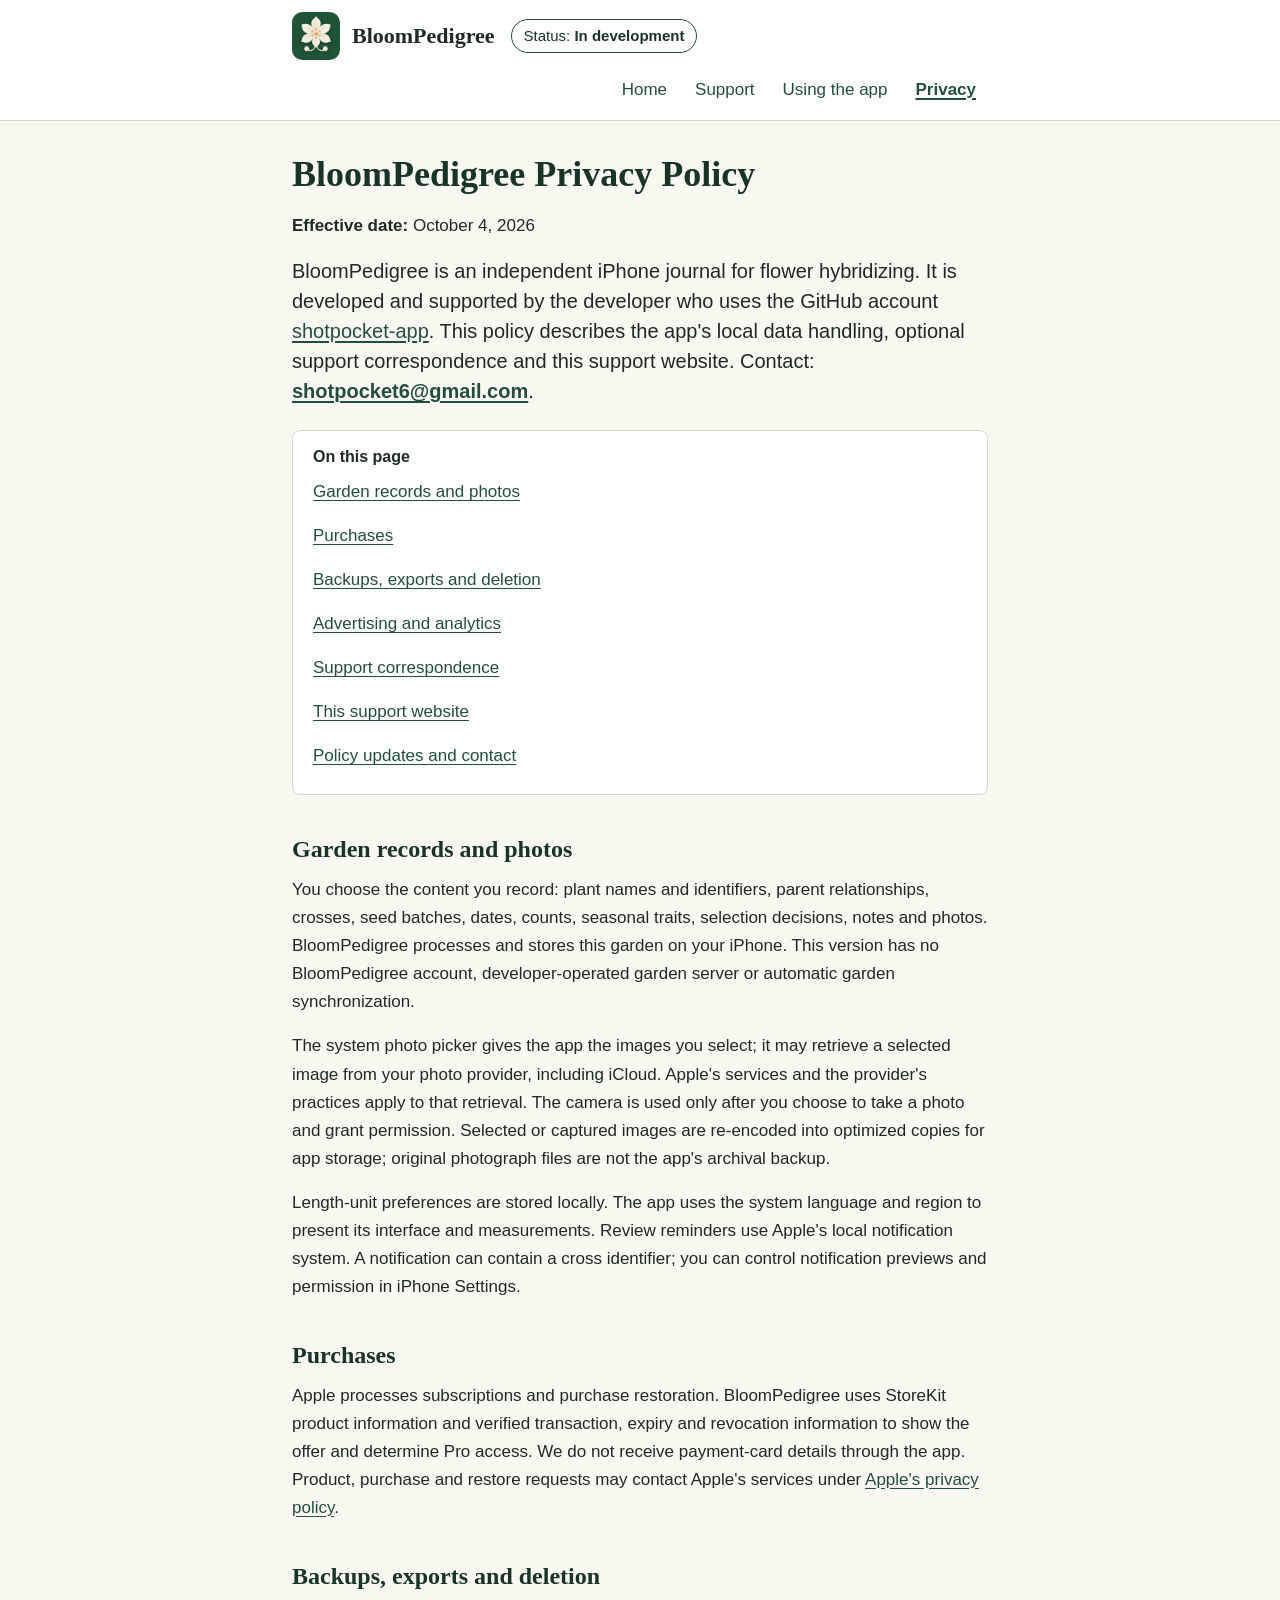
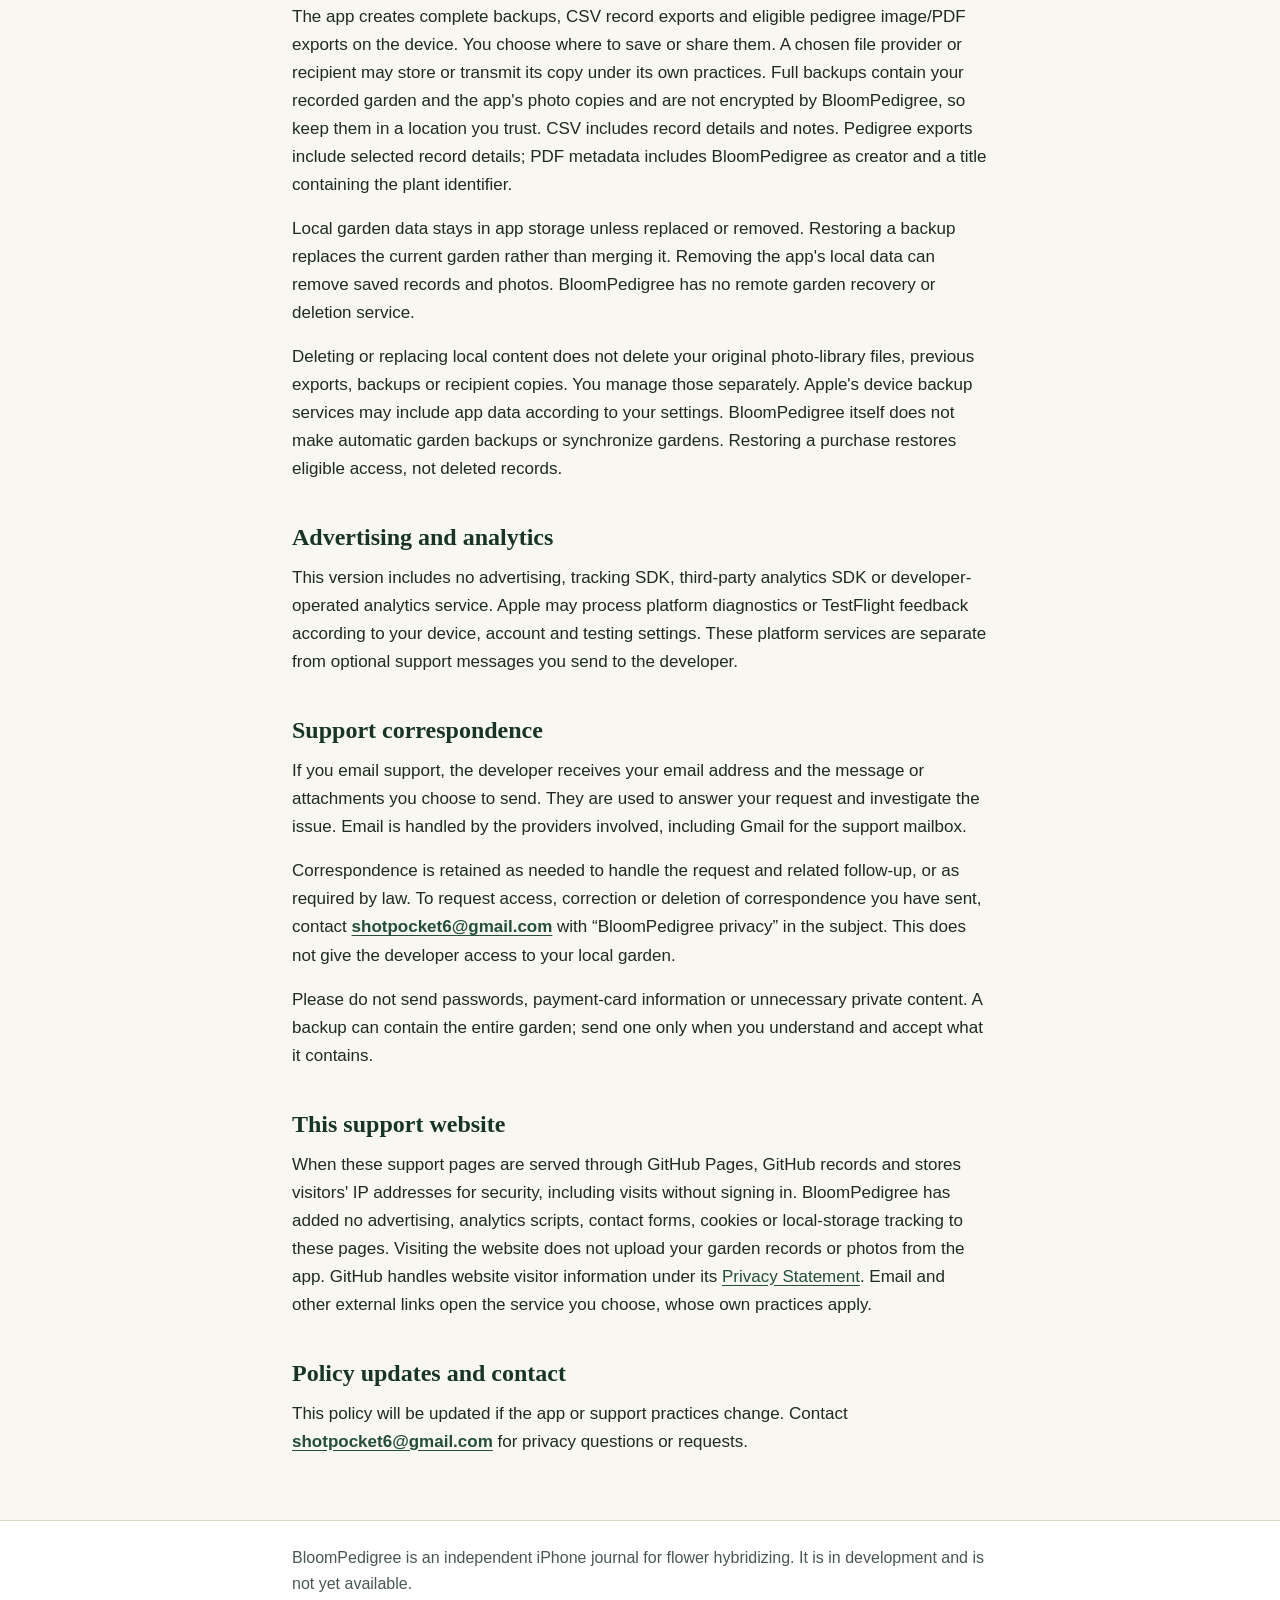
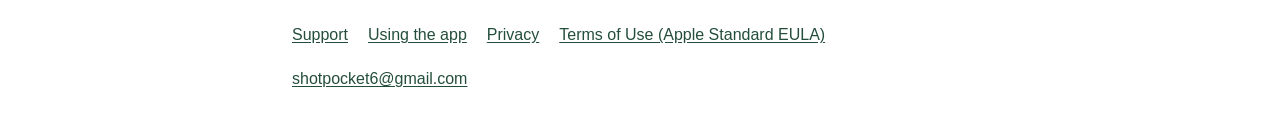
==== privacy.html @ 90d2748f "Publish BloomPedigree support and privacy pages" ====
<!DOCTYPE html>
<html lang="en">
<head>
  <meta charset="utf-8">
  <meta name="viewport" content="width=device-width, initial-scale=1">
  <title>BloomPedigree Privacy Policy</title>
  <meta name="description" content="Privacy policy for BloomPedigree: local garden data, photos, purchases, backups and exports, optional support correspondence and this support website.">
  <link rel="stylesheet" href="styles.css">
  <link rel="icon" href="app-icon.png" type="image/png">
</head>
<body>
  <a class="skip-link" href="#main">Skip to content</a>
  <header class="site-header">
    <div class="wrap header-inner">
      <a class="brand" href="index.html">
        <img src="app-icon.png" alt="" width="48" height="48">
        <span class="brand-name">BloomPedigree</span>
      </a>
      <p class="status"><span class="status-label">Status:</span> In development</p>
      <nav aria-label="Site">
        <ul class="nav">
          <li><a href="index.html">Home</a></li>
          <li><a href="support.html">Support</a></li>
          <li><a href="usage.html">Using the app</a></li>
          <li><a href="privacy.html" aria-current="page">Privacy</a></li>
        </ul>
      </nav>
    </div>
  </header>
  <main id="main" class="wrap">
    <h1>BloomPedigree Privacy Policy</h1>
    <p><strong>Effective date:</strong> October 4, 2026</p>
    <p class="lead">BloomPedigree is an independent iPhone journal for flower hybridizing. It is developed and supported by the developer who uses the GitHub account <a href="https://github.com/shotpocket-app" rel="noopener">shotpocket-app</a>. This policy describes the app's local data handling, optional support correspondence and this support website. Contact: <a href="mailto:shotpocket6@gmail.com?subject=BloomPedigree%20privacy"><strong>shotpocket6@gmail.com</strong></a>.</p>
    <nav class="toc" aria-label="On this page">
      <h2 class="toc-title">On this page</h2>
      <ul>
        <li><a href="#garden-records-and-photos">Garden records and photos</a></li>
        <li><a href="#purchases">Purchases</a></li>
        <li><a href="#backups-exports-and-deletion">Backups, exports and deletion</a></li>
        <li><a href="#advertising-and-analytics">Advertising and analytics</a></li>
        <li><a href="#support-correspondence">Support correspondence</a></li>
        <li><a href="#this-support-website">This support website</a></li>
        <li><a href="#policy-updates-and-contact">Policy updates and contact</a></li>
      </ul>
    </nav>
    <section aria-labelledby="garden-records-and-photos">
      <h2 id="garden-records-and-photos">Garden records and photos</h2>
      <p>You choose the content you record: plant names and identifiers, parent relationships, crosses, seed batches, dates, counts, seasonal traits, selection decisions, notes and photos. BloomPedigree processes and stores this garden on your iPhone. This version has no BloomPedigree account, developer-operated garden server or automatic garden synchronization.</p>
      <p>The system photo picker gives the app the images you select; it may retrieve a selected image from your photo provider, including iCloud. Apple's services and the provider's practices apply to that retrieval. The camera is used only after you choose to take a photo and grant permission. Selected or captured images are re-encoded into optimized copies for app storage; original photograph files are not the app's archival backup.</p>
      <p>Length-unit preferences are stored locally. The app uses the system language and region to present its interface and measurements. Review reminders use Apple's local notification system. A notification can contain a cross identifier; you can control notification previews and permission in iPhone Settings.</p>
    </section>
    <section aria-labelledby="purchases">
      <h2 id="purchases">Purchases</h2>
      <p>Apple processes subscriptions and purchase restoration. BloomPedigree uses StoreKit product information and verified transaction, expiry and revocation information to show the offer and determine Pro access. We do not receive payment-card details through the app. Product, purchase and restore requests may contact Apple's services under <a href="https://www.apple.com/legal/privacy/" rel="noopener">Apple's privacy policy</a>.</p>
    </section>
    <section aria-labelledby="backups-exports-and-deletion">
      <h2 id="backups-exports-and-deletion">Backups, exports and deletion</h2>
      <p>The app creates complete backups, CSV record exports and eligible pedigree image/PDF exports on the device. You choose where to save or share them. A chosen file provider or recipient may store or transmit its copy under its own practices. Full backups contain your recorded garden and the app's photo copies and are not encrypted by BloomPedigree, so keep them in a location you trust. CSV includes record details and notes. Pedigree exports include selected record details; PDF metadata includes BloomPedigree as creator and a title containing the plant identifier.</p>
      <p>Local garden data stays in app storage unless replaced or removed. Restoring a backup replaces the current garden rather than merging it. Removing the app's local data can remove saved records and photos. BloomPedigree has no remote garden recovery or deletion service.</p>
      <p>Deleting or replacing local content does not delete your original photo-library files, previous exports, backups or recipient copies. You manage those separately. Apple's device backup services may include app data according to your settings. BloomPedigree itself does not make automatic garden backups or synchronize gardens. Restoring a purchase restores eligible access, not deleted records.</p>
    </section>
    <section aria-labelledby="advertising-and-analytics">
      <h2 id="advertising-and-analytics">Advertising and analytics</h2>
      <p>This version includes no advertising, tracking SDK, third-party analytics SDK or developer-operated analytics service. Apple may process platform diagnostics or TestFlight feedback according to your device, account and testing settings. These platform services are separate from optional support messages you send to the developer.</p>
    </section>
    <section aria-labelledby="support-correspondence">
      <h2 id="support-correspondence">Support correspondence</h2>
      <p>If you email support, the developer receives your email address and the message or attachments you choose to send. They are used to answer your request and investigate the issue. Email is handled by the providers involved, including Gmail for the support mailbox.</p>
      <p>Correspondence is retained as needed to handle the request and related follow-up, or as required by law. To request access, correction or deletion of correspondence you have sent, contact <a href="mailto:shotpocket6@gmail.com?subject=BloomPedigree%20privacy"><strong>shotpocket6@gmail.com</strong></a> with “BloomPedigree privacy” in the subject. This does not give the developer access to your local garden.</p>
      <p>Please do not send passwords, payment-card information or unnecessary private content. A backup can contain the entire garden; send one only when you understand and accept what it contains.</p>
    </section>
    <section aria-labelledby="this-support-website">
      <h2 id="this-support-website">This support website</h2>
      <p>When these support pages are served through GitHub Pages, GitHub records and stores visitors' IP addresses for security, including visits without signing in. BloomPedigree has added no advertising, analytics scripts, contact forms, cookies or local-storage tracking to these pages. Visiting the website does not upload your garden records or photos from the app. GitHub handles website visitor information under its <a href="https://docs.github.com/en/site-policy/privacy-policies/github-general-privacy-statement" rel="noopener">Privacy Statement</a>. Email and other external links open the service you choose, whose own practices apply.</p>
    </section>
    <section aria-labelledby="policy-updates-and-contact">
      <h2 id="policy-updates-and-contact">Policy updates and contact</h2>
      <p>This policy will be updated if the app or support practices change. Contact <a href="mailto:shotpocket6@gmail.com?subject=BloomPedigree%20privacy"><strong>shotpocket6@gmail.com</strong></a> for privacy questions or requests.</p>
    </section>
  </main>
  <footer class="site-footer">
    <div class="wrap">
      <p>BloomPedigree is an independent iPhone journal for flower hybridizing. It is in development and is not yet available.</p>
      <ul class="footer-links">
        <li><a href="support.html">Support</a></li>
        <li><a href="usage.html">Using the app</a></li>
        <li><a href="privacy.html">Privacy</a></li>
        <li><a href="https://www.apple.com/legal/internet-services/itunes/dev/stdeula/" rel="noopener">Terms of Use (Apple Standard EULA)</a></li>
        <li><a href="mailto:shotpocket6@gmail.com?subject=BloomPedigree%20support">shotpocket6@gmail.com</a></li>
      </ul>
    </div>
  </footer>
</body>
</html>
---- styles.css ----
/* BloomPedigree support site. No scripts, no remote fonts, no external images. */
:root {
  --paper: #f8f7f0;
  --surface: #ffffff;
  --ink: #1f2a24;
  --muted: #4a5750;
  --forest: #244e3b;
  --forest-dark: #173427;
  --line: #d9d6c7;
  --note: #f1eedd;
  --serif: "Iowan Old Style", "Palatino Linotype", Palatino, Georgia, "Times New Roman", serif;
  --sans: -apple-system, BlinkMacSystemFont, "Segoe UI", Roboto, "Helvetica Neue", Arial, "Hiragino Sans", "Noto Sans", sans-serif;
}

*, *::before, *::after { box-sizing: border-box; }

html { -webkit-text-size-adjust: 100%; text-size-adjust: 100%; }

body {
  margin: 0;
  background: var(--paper);
  color: var(--ink);
  font-family: var(--sans);
  font-size: 1.0625rem;
  line-height: 1.65;
}

.wrap {
  width: 100%;
  max-width: 46rem;
  margin: 0 auto;
  /* Side gutters only: top and bottom spacing belongs to the element that is also a .wrap. */
  padding-inline: 1.25rem;
}

/* Links and focus */
a { color: var(--forest); text-decoration: underline; text-underline-offset: 0.15em; }
a:hover { color: var(--forest-dark); }
a:focus-visible, .skip-link:focus {
  outline: 3px solid var(--forest);
  outline-offset: 3px;
  border-radius: 4px;
}

.skip-link {
  position: absolute;
  left: 0.75rem;
  top: -4rem;
  z-index: 10;
  padding: 0.75rem 1rem;
  background: var(--forest);
  color: #ffffff;
  border-radius: 6px;
}
.skip-link:focus { top: 0.75rem; }

/* Header */
.site-header {
  background: var(--surface);
  border-bottom: 1px solid var(--line);
}
.header-inner {
  display: flex;
  flex-wrap: wrap;
  align-items: center;
  gap: 0.5rem 1rem;
  padding-top: 0.75rem;
  padding-bottom: 0.5rem;
}
.brand {
  display: inline-flex;
  align-items: center;
  gap: 0.75rem;
  min-height: 44px;
  color: var(--ink);
  text-decoration: none;
}
.brand img { border-radius: 22%; display: block; }
.brand-name { font-family: var(--serif); font-size: 1.375rem; font-weight: 600; }

.status {
  margin: 0;
  padding: 0.25rem 0.75rem;
  border: 1px solid var(--forest);
  border-radius: 999px;
  color: var(--forest-dark);
  font-size: 0.9375rem;
  font-weight: 600;
}
.status-label { font-weight: 400; }

.nav, .footer-links, .cards, .toc ul {
  list-style: none;
  margin: 0;
  padding: 0;
}
.site-header nav { flex-basis: 100%; }
.nav { display: flex; flex-wrap: wrap; gap: 0 0.25rem; }
.nav a {
  display: inline-flex;
  align-items: center;
  min-height: 44px;
  padding: 0 0.75rem;
  border-radius: 6px;
  text-decoration: none;
  font-weight: 500;
}
.nav a:hover { background: var(--note); }
.nav a[aria-current="page"] { text-decoration: underline; text-decoration-thickness: 2px; font-weight: 700; }

/* Content */
main { padding-top: 2rem; padding-bottom: 3rem; }

h1, h2 { font-family: var(--serif); color: var(--forest-dark); line-height: 1.2; }
h1 { font-size: 2.25rem; margin: 0 0 1rem; }
h2 { font-size: 1.5rem; margin: 2.5rem 0 0.75rem; }
p, ul, ol { margin: 0 0 1rem; }
main ul, main ol { padding-left: 1.4rem; }
main li { margin-bottom: 0.5rem; }

.lead { font-size: 1.25rem; line-height: 1.5; color: var(--ink); }

strong { font-weight: 650; }
section { scroll-margin-top: 1rem; }
h2[id] { scroll-margin-top: 1rem; }

.hero { display: flex; flex-wrap: wrap; align-items: center; gap: 1.5rem; }
.hero > div { flex: 1 1 16rem; }
.hero-icon { border-radius: 22%; display: block; max-width: 40vw; height: auto; }

/* Notes. Each has a text label; colour is not the only signal. */
.callout {
  margin: 1.25rem 0;
  padding: 1rem 1.25rem;
  background: var(--note);
  border: 1px solid var(--line);
  border-left: 6px solid var(--forest);
  border-radius: 8px;
}
.callout p:last-child { margin-bottom: 0; }
.callout-label {
  margin-bottom: 0.25rem;
  font-weight: 700;
  color: var(--forest-dark);
  text-transform: uppercase;
  letter-spacing: 0.04em;
  font-size: 0.875rem;
}
.callout.draft { border-left-style: dashed; }

/* On this page */
.toc {
  margin: 1.5rem 0;
  padding: 1rem 1.25rem;
  background: var(--surface);
  border: 1px solid var(--line);
  border-radius: 8px;
}
.toc-title { font-family: var(--sans); font-size: 1rem; margin: 0 0 0.25rem; color: var(--ink); }
.toc a { display: inline-flex; align-items: center; min-height: 44px; }
.toc li { margin: 0; }

/* Home page links */
.cards { display: grid; gap: 0.75rem; }
.cards li { margin: 0; }
.cards a {
  display: block;
  padding: 1rem 1.25rem;
  background: var(--surface);
  border: 1px solid var(--line);
  border-radius: 8px;
  text-decoration: none;
  color: var(--ink);
}
.cards a:hover { border-color: var(--forest); }
.card-title { display: block; font-family: var(--serif); font-size: 1.25rem; color: var(--forest-dark); text-decoration: underline; }
.card-text { display: block; color: var(--muted); }

/* Footer */
.site-footer {
  border-top: 1px solid var(--line);
  background: var(--surface);
  padding: 1.5rem 0 2rem;
  color: var(--muted);
  font-size: 1rem;
}
.footer-links { display: flex; flex-wrap: wrap; gap: 0 1.25rem; }
.footer-links a { display: inline-flex; align-items: center; min-height: 44px; overflow-wrap: anywhere; }

/* Long words and addresses never force sideways scrolling on a narrow phone. */
p, li, h1, h2 { overflow-wrap: break-word; }

@media (max-width: 30rem) {
  body { font-size: 1rem; }
  h1 { font-size: 1.875rem; }
  h2 { font-size: 1.3125rem; }
  .lead { font-size: 1.125rem; }
  .wrap { padding-inline: 1rem; }
  .brand-name { font-size: 1.25rem; }
}

@media (min-width: 48rem) {
  .site-header nav { flex-basis: auto; margin-left: auto; }
  .cards { grid-template-columns: repeat(3, 1fr); }
}

@media (prefers-reduced-motion: no-preference) {
  html { scroll-behavior: smooth; }
}

@media print {
  .site-header nav, .skip-link, .toc { display: none; }
  body { background: #ffffff; }
  a { color: #000000; }
}
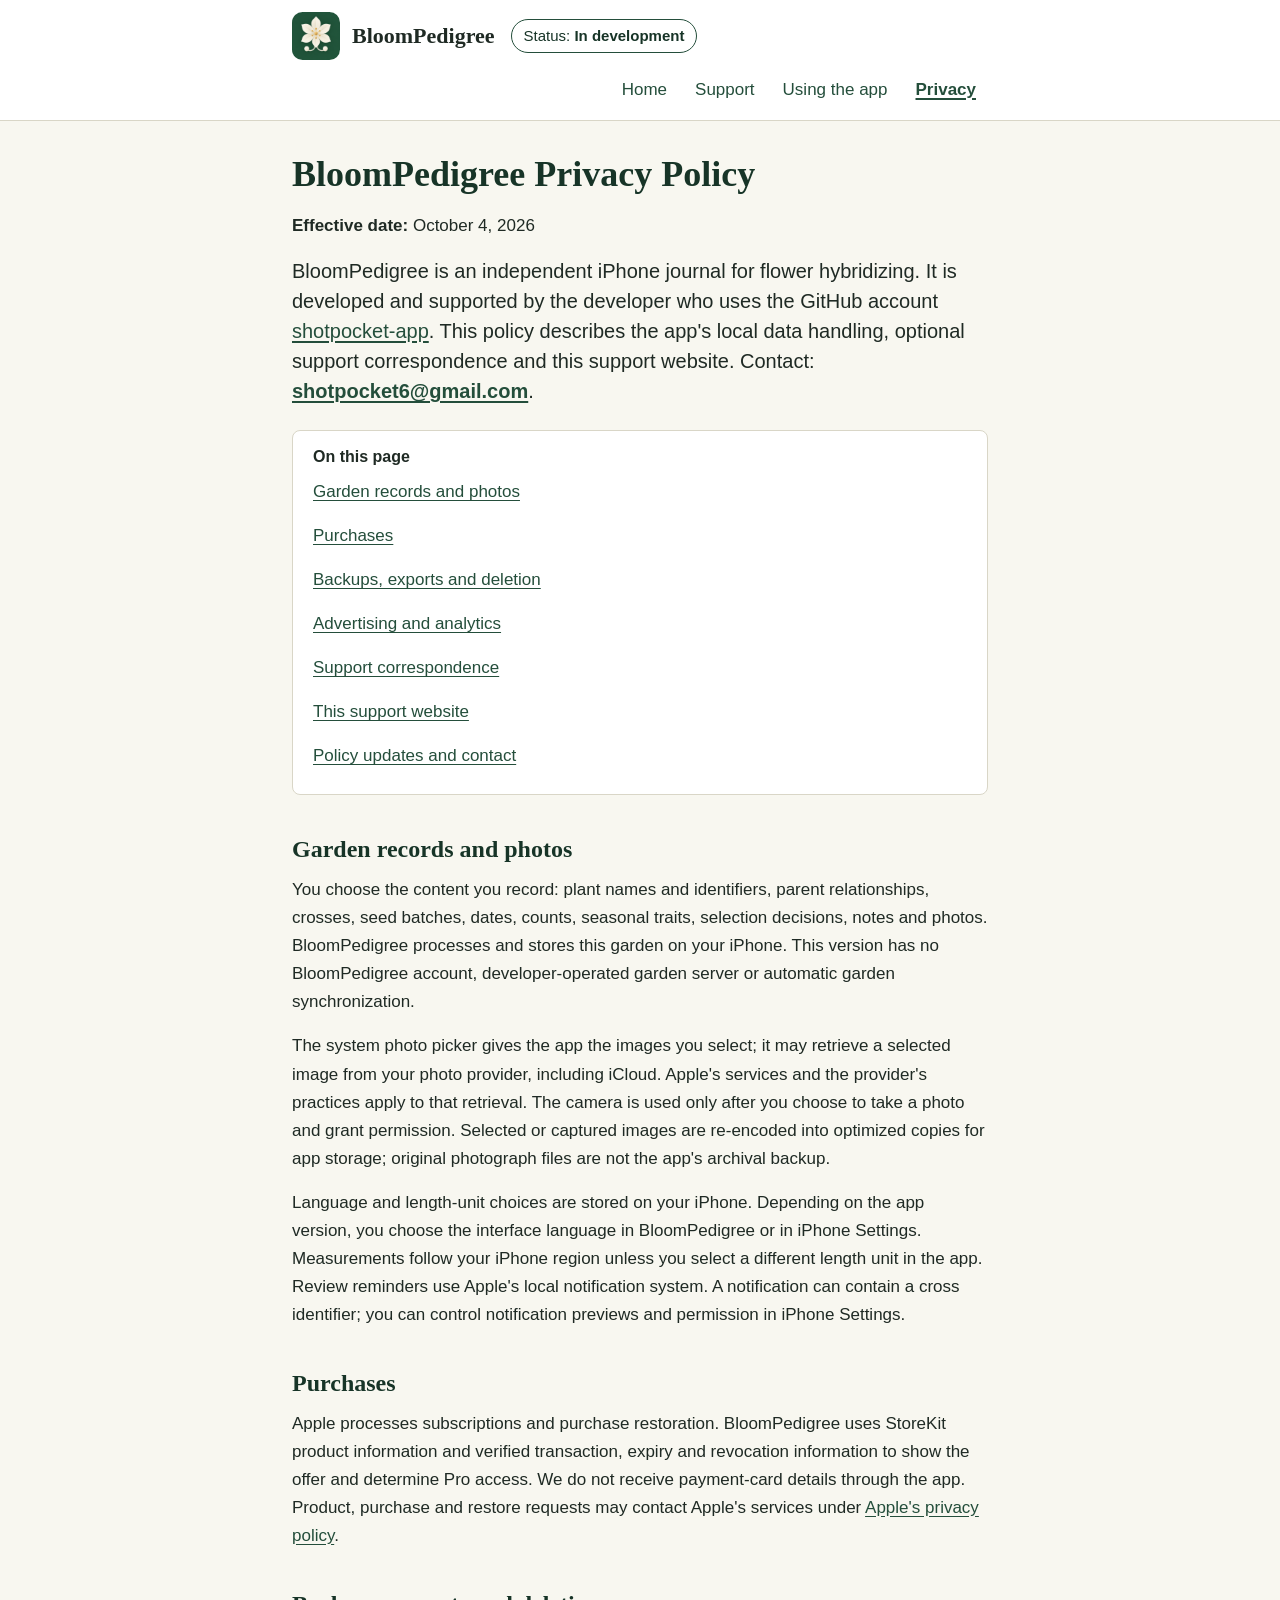
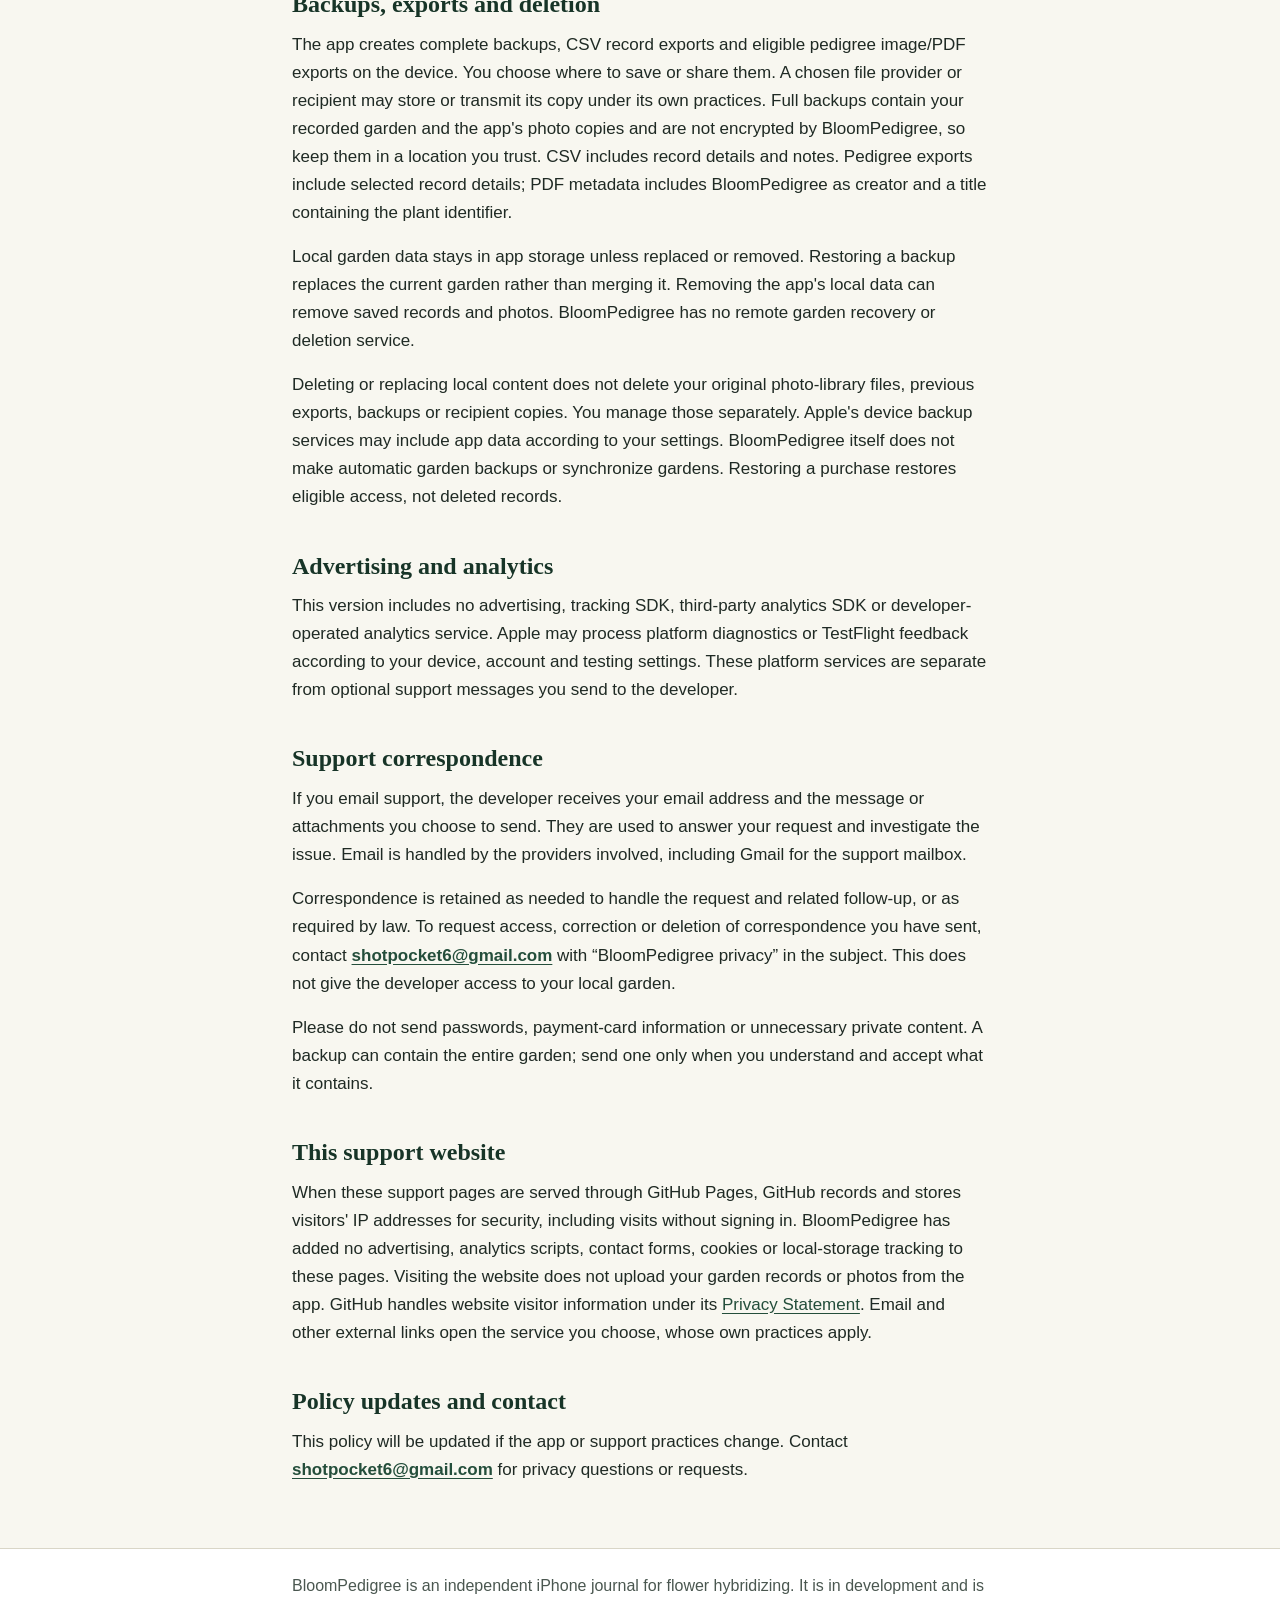
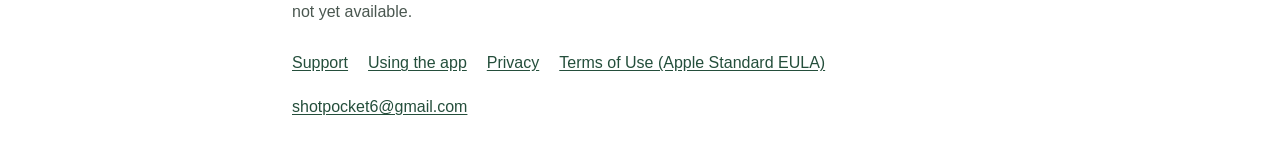
==== commit bc898fb8: "Clarify in-app language selection Update only support.html and privacy.html to describe the in-app l" ====
--- a/privacy.html
+++ b/privacy.html
@@ -47,7 +47,7 @@
       <h2 id="garden-records-and-photos">Garden records and photos</h2>
       <p>You choose the content you record: plant names and identifiers, parent relationships, crosses, seed batches, dates, counts, seasonal traits, selection decisions, notes and photos. BloomPedigree processes and stores this garden on your iPhone. This version has no BloomPedigree account, developer-operated garden server or automatic garden synchronization.</p>
       <p>The system photo picker gives the app the images you select; it may retrieve a selected image from your photo provider, including iCloud. Apple's services and the provider's practices apply to that retrieval. The camera is used only after you choose to take a photo and grant permission. Selected or captured images are re-encoded into optimized copies for app storage; original photograph files are not the app's archival backup.</p>
-      <p>Length-unit preferences are stored locally. The app uses the system language and region to present its interface and measurements. Review reminders use Apple's local notification system. A notification can contain a cross identifier; you can control notification previews and permission in iPhone Settings.</p>
+      <p>Language and length-unit choices are stored on your iPhone. Depending on the app version, you choose the interface language in BloomPedigree or in iPhone Settings. Measurements follow your iPhone region unless you select a different length unit in the app. Review reminders use Apple's local notification system. A notification can contain a cross identifier; you can control notification previews and permission in iPhone Settings.</p>
     </section>
     <section aria-labelledby="purchases">
       <h2 id="purchases">Purchases</h2>
